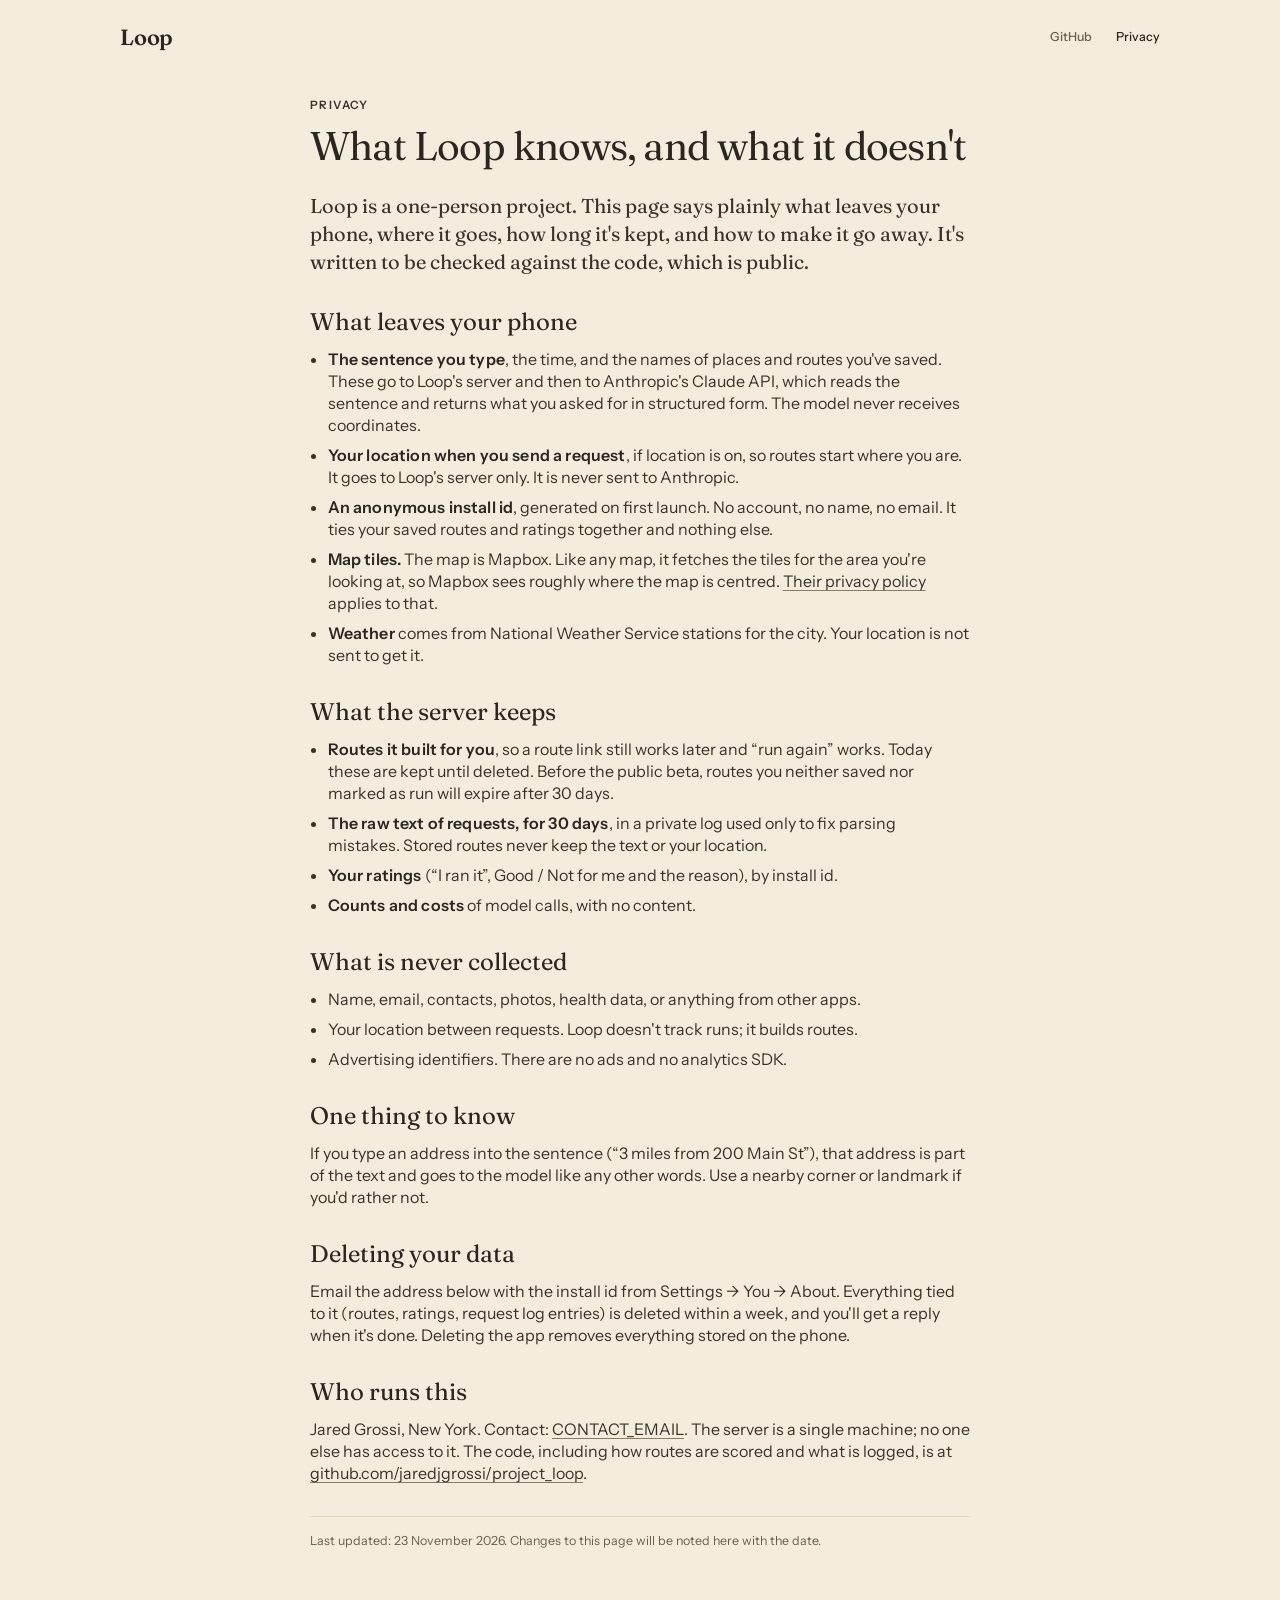
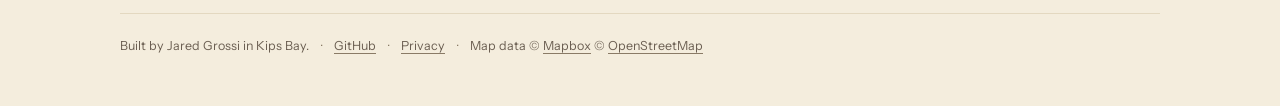
==== privacy/index.html @ b193add3 "Waitlist and privacy pages, copy v1 Two static pages for GitHub Pages: the waitlist at / with the bu" ====
<!doctype html>
<html lang="en">
<head>
  <meta charset="utf-8">
  <meta name="viewport" content="width=device-width, initial-scale=1">
  <title>Loop — What Loop knows, and what it doesn't</title>
  <meta name="description" content="What leaves your phone when you use Loop, where it goes, how long it's kept, and how to make it go away.">
  <meta name="theme-color" content="#F4EDDD" media="(prefers-color-scheme: light)">
  <meta name="theme-color" content="#1C1915" media="(prefers-color-scheme: dark)">
  <link rel="preload" href="../assets/fonts/Fraunces.woff2" as="font" type="font/woff2" crossorigin>
  <link rel="preload" href="../assets/fonts/InstrumentSans.woff2" as="font" type="font/woff2" crossorigin>
  <link rel="stylesheet" href="../assets/site.css">
</head>
<body>
  <header class="wrap top">
    <a class="wordmark" href="../">Loop</a>
    <nav aria-label="Site">
      <a href="https://github.com/jaredjgrossi/project_loop">GitHub</a>
      <a href="./" aria-current="page">Privacy</a>
    </nav>
  </header>

  <main class="wrap prose">
    <p class="eyebrow">Privacy</p>
    <h1>What Loop knows, and what it doesn't</h1>
    <p class="intro">Loop is a one-person project. This page says plainly what leaves your phone, where it goes, how long it's kept, and how to make it go away. It's written to be checked against the code, which is public.</p>

    <h2>What leaves your phone</h2>
    <ul>
      <li><strong>The sentence you type</strong>, the time, and the names of places and routes you've saved. These go to Loop's server and then to Anthropic's Claude API, which reads the sentence and returns what you asked for in structured form. The model never receives coordinates.</li>
      <li><strong>Your location when you send a request</strong>, if location is on, so routes start where you are. It goes to Loop's server only. It is never sent to Anthropic.</li>
      <li><strong>An anonymous install id</strong>, generated on first launch. No account, no name, no email. It ties your saved routes and ratings together and nothing else.</li>
      <li><strong>Map tiles.</strong> The map is Mapbox. Like any map, it fetches the tiles for the area you're looking at, so Mapbox sees roughly where the map is centred. <a href="https://www.mapbox.com/legal/privacy">Their privacy policy</a> applies to that.</li>
      <li><strong>Weather</strong> comes from National Weather Service stations for the city. Your location is not sent to get it.</li>
    </ul>

    <h2>What the server keeps</h2>
    <ul>
      <li><strong>Routes it built for you</strong>, so a route link still works later and “run again” works. Today these are kept until deleted. Before the public beta, routes you neither saved nor marked as run will expire after 30 days.</li>
      <li><strong>The raw text of requests, for 30 days</strong>, in a private log used only to fix parsing mistakes. Stored routes never keep the text or your location.</li>
      <li><strong>Your ratings</strong> (“I ran it”, Good / Not for me and the reason), by install id.</li>
      <li><strong>Counts and costs</strong> of model calls, with no content.</li>
    </ul>

    <h2>What is never collected</h2>
    <ul>
      <li>Name, email, contacts, photos, health data, or anything from other apps.</li>
      <li>Your location between requests. Loop doesn't track runs; it builds routes.</li>
      <li>Advertising identifiers. There are no ads and no analytics SDK.</li>
    </ul>

    <h2>One thing to know</h2>
    <p>If you type an address into the sentence (“3 miles from 200 Main St”), that address is part of the text and goes to the model like any other words. Use a nearby corner or landmark if you'd rather not.</p>

    <h2>Deleting your data</h2>
    <p>Email the address below with the install id from <span class="path">Settings → You → About</span>. Everything tied to it (routes, ratings, request log entries) is deleted within a week, and you'll get a reply when it's done. Deleting the app removes everything stored on the phone.</p>

    <h2>Who runs this</h2>
    <p>Jared Grossi, New York. Contact: <a href="mailto:CONTACT_EMAIL">CONTACT_EMAIL</a>. The server is a single machine; no one else has access to it. The code, including how routes are scored and what is logged, is at <a href="https://github.com/jaredjgrossi/project_loop">github.com/jaredjgrossi/project_loop</a>.</p>

    <p class="updated"><em>Last updated: <time datetime="2026-11-23">23 November 2026</time>. Changes to this page will be noted here with the date.</em></p>
  </main>

  <footer class="wrap">
    <div class="row">
      <span>Built by Jared Grossi in Kips Bay.</span>
      <span class="sep">·</span><a href="https://github.com/jaredjgrossi/project_loop">GitHub</a>
      <span class="sep">·</span><a href="./" aria-current="page">Privacy</a>
      <span class="sep">·</span><span>Map data © <a href="https://www.mapbox.com/about/maps/">Mapbox</a> © <a href="https://www.openstreetmap.org/copyright">OpenStreetMap</a></span>
    </div>
  </footer>
</body>
</html>
---- assets/site.css ----
/* Loop site. Tokens are the app's (ios/Loop/Design/Colors.swift and Typography.swift on main):
   Paper by default, Night when the system asks for dark. */

@font-face {
  font-family: "Fraunces";
  src: url("fonts/Fraunces.woff2") format("woff2");
  font-weight: 100 900;
  font-display: swap;
}
@font-face {
  font-family: "Instrument Sans";
  src: url("fonts/InstrumentSans.woff2") format("woff2");
  font-weight: 400 700;
  font-display: swap;
}

:root {
  color-scheme: light dark;
  --paper: #F4EDDD;          /* mapLand */
  --sheet: #FBF6EA;          /* surfaceSheet */
  --sunken: #EFE6D2;         /* surfaceSunken */
  --hairline: #E3D8C0;       /* lineHairline */
  --control: #8A7B66;        /* lineControl */
  --ink: #2B2620;
  --ink-soft: #3A322A;
  --ink-muted: #6B5F52;
  --action: #2C3A8F;
  --on-action: #FBF6EA;
  --accent: #D2492A;         /* accentStart */
  --focus: #2C3A8F;

  --s4: 4px; --s8: 8px; --s12: 12px; --s16: 16px; --s24: 24px; --s32: 32px; --s52: 52px;
  --r-thumb: 8px; --r-button: 14px; --r-sheet: 24px;

  --serif: "Fraunces", "Iowan Old Style", Georgia, serif;
  --sans: "Instrument Sans", system-ui, -apple-system, "Helvetica Neue", sans-serif;
  --ease: cubic-bezier(0.2, 0, 0, 1);
}
@media (prefers-color-scheme: dark) {
  :root {
    --paper: #1C1915;
    --sheet: #26221C;
    --sunken: #2F2A23;
    --hairline: #3A342B;
    --control: #8F8470;
    --ink: #F1E9DA;
    --ink-soft: #DDD3C0;
    --ink-muted: #B3A793;
    --action: #9AA8F0;
    --on-action: #14182E;
    --accent: #F0764F;
    --focus: #9AA8F0;
  }
}

* { box-sizing: border-box; }
html { -webkit-text-size-adjust: 100%; }
body {
  margin: 0;
  background: var(--paper);
  color: var(--ink);
  font-family: var(--sans);
  font-size: 16px;
  line-height: 22px;
  font-weight: 400;
}
a { color: inherit; text-decoration-color: var(--control); text-underline-offset: 3px; }
a:hover { text-decoration-color: var(--ink); }
:focus-visible { outline: 2px solid var(--focus); outline-offset: 3px; border-radius: 3px; }

.wrap { width: min(100% - 2 * var(--s16), 1040px); margin-inline: auto; }
@media (min-width: 720px) { .wrap { width: min(100% - 2 * var(--s32), 1040px); } }

/* Fraunces, as the app sets it: optical size follows the point size, SOFT and WONK off. */
.serif, h1, h2, .sub, .wordmark {
  font-family: var(--serif);
  font-optical-sizing: auto;
  font-variation-settings: "SOFT" 0, "WONK" 0;
}

/* Header */
.top { display: flex; align-items: center; justify-content: space-between; padding: var(--s24) 0; }
.wordmark { font-size: 22px; line-height: 26px; font-weight: 600; letter-spacing: -0.01em; text-decoration: none; }
.top nav { display: flex; gap: var(--s24); }
.top nav a { font-size: 12.5px; line-height: 16px; font-weight: 500; color: var(--ink-muted); text-decoration: none; }
.top nav a:hover, .top nav a[aria-current] { color: var(--ink); }

.eyebrow {
  font-size: 11.5px; line-height: 14px; font-weight: 600;
  letter-spacing: 0.12em; text-transform: uppercase;
  color: var(--ink-muted);
  margin: 0 0 var(--s16);
}
.eyebrow .dot { margin: 0 0.5em; color: var(--control); }

/* Hero */
.hero { display: grid; gap: var(--s32); padding: var(--s24) 0 var(--s52); align-items: center; }
@media (min-width: 840px) {
  .hero { grid-template-columns: minmax(0, 1.15fr) minmax(0, 0.85fr); gap: var(--s52); padding-top: var(--s52); }
}
h1 {
  font-size: 40px; line-height: 42px; font-weight: 380; letter-spacing: -0.02em;
  margin: 0 0 var(--s24); text-wrap: balance;
}
@media (min-width: 600px) { h1 { font-size: 56px; line-height: 56px; } }
.sub { font-size: 20px; line-height: 28px; font-weight: 400; color: var(--ink-soft); margin: 0; max-width: 34em; }
.sub q { quotes: "\201C" "\201D"; }

.phone {
  justify-self: center;
  width: min(100%, 340px);
  aspect-ratio: 600 / 1304;
  border-radius: var(--r-sheet);
  overflow: hidden;
  background: var(--sunken);
  border: 1px solid var(--hairline);
  box-shadow: 0 24px 60px -30px rgba(43, 38, 32, 0.45);
}
.phone video { display: block; width: 100%; height: 100%; object-fit: cover; }

/* Three lines */
.lines { list-style: none; margin: 0; padding: var(--s32) 0; border-top: 1px solid var(--hairline); display: grid; gap: var(--s24); }
@media (min-width: 840px) { .lines { grid-template-columns: repeat(3, 1fr); gap: var(--s32); } }
.lines li { margin: 0; max-width: 36em; }
.lines strong { display: block; font-weight: 600; letter-spacing: 0.01em; margin-bottom: var(--s4); }
.lines p { margin: 0; color: var(--ink-soft); }

/* Form */
.join { padding: var(--s52) 0; }
.card {
  background: var(--sheet);
  border: 1px solid var(--hairline);
  border-radius: var(--r-sheet);
  padding: var(--s24);
  max-width: 640px;
}
@media (min-width: 600px) { .card { padding: var(--s32); } }
h2 { font-size: 27px; line-height: 31px; font-weight: 400; margin: 0 0 var(--s12); }
.card > p { margin: 0 0 var(--s24); color: var(--ink-soft); }
.card iframe { display: block; width: 100%; border: 0; min-height: 560px; }
.card .fallback { margin: var(--s16) 0 0; font-size: 12.5px; line-height: 16px; color: var(--ink-muted); }

/* Privacy */
.prose { max-width: 660px; padding: var(--s24) 0 var(--s52); }
.prose h1 { font-size: 40px; line-height: 44px; }
.prose .intro { font-family: var(--serif); font-optical-sizing: auto; font-variation-settings: "SOFT" 0, "WONK" 0; font-size: 20px; line-height: 28px; color: var(--ink-soft); margin: 0 0 var(--s32); }
.prose h2 { font-size: 24px; line-height: 28px; margin: var(--s32) 0 var(--s12); }
.prose p, .prose li { color: var(--ink-soft); }
.prose p { margin: 0 0 var(--s12); }
.prose ul { margin: 0 0 var(--s16); padding-left: 1.1em; }
.prose li { margin: 0 0 var(--s8); }
.prose li strong { color: var(--ink); font-weight: 600; letter-spacing: 0.01em; }
.prose .updated { margin-top: var(--s32); padding-top: var(--s16); border-top: 1px solid var(--hairline); font-size: 12.5px; line-height: 16px; color: var(--ink-muted); }
.prose .updated em { font-style: normal; }
.prose .path { white-space: nowrap; }

/* Footer */
footer { border-top: 1px solid var(--hairline); padding: var(--s24) 0 var(--s52); font-size: 12.5px; line-height: 16px; color: var(--ink-muted); }
footer .row { display: flex; flex-wrap: wrap; gap: var(--s8) var(--s12); align-items: baseline; }
footer a { color: var(--ink-muted); }
footer .sep { color: var(--control); }

@media (prefers-reduced-motion: no-preference) {
  .arrive { animation: arrive 200ms var(--ease) both; }
  @keyframes arrive { from { opacity: 0; transform: translateY(6px); } to { opacity: 1; transform: none; } }
}
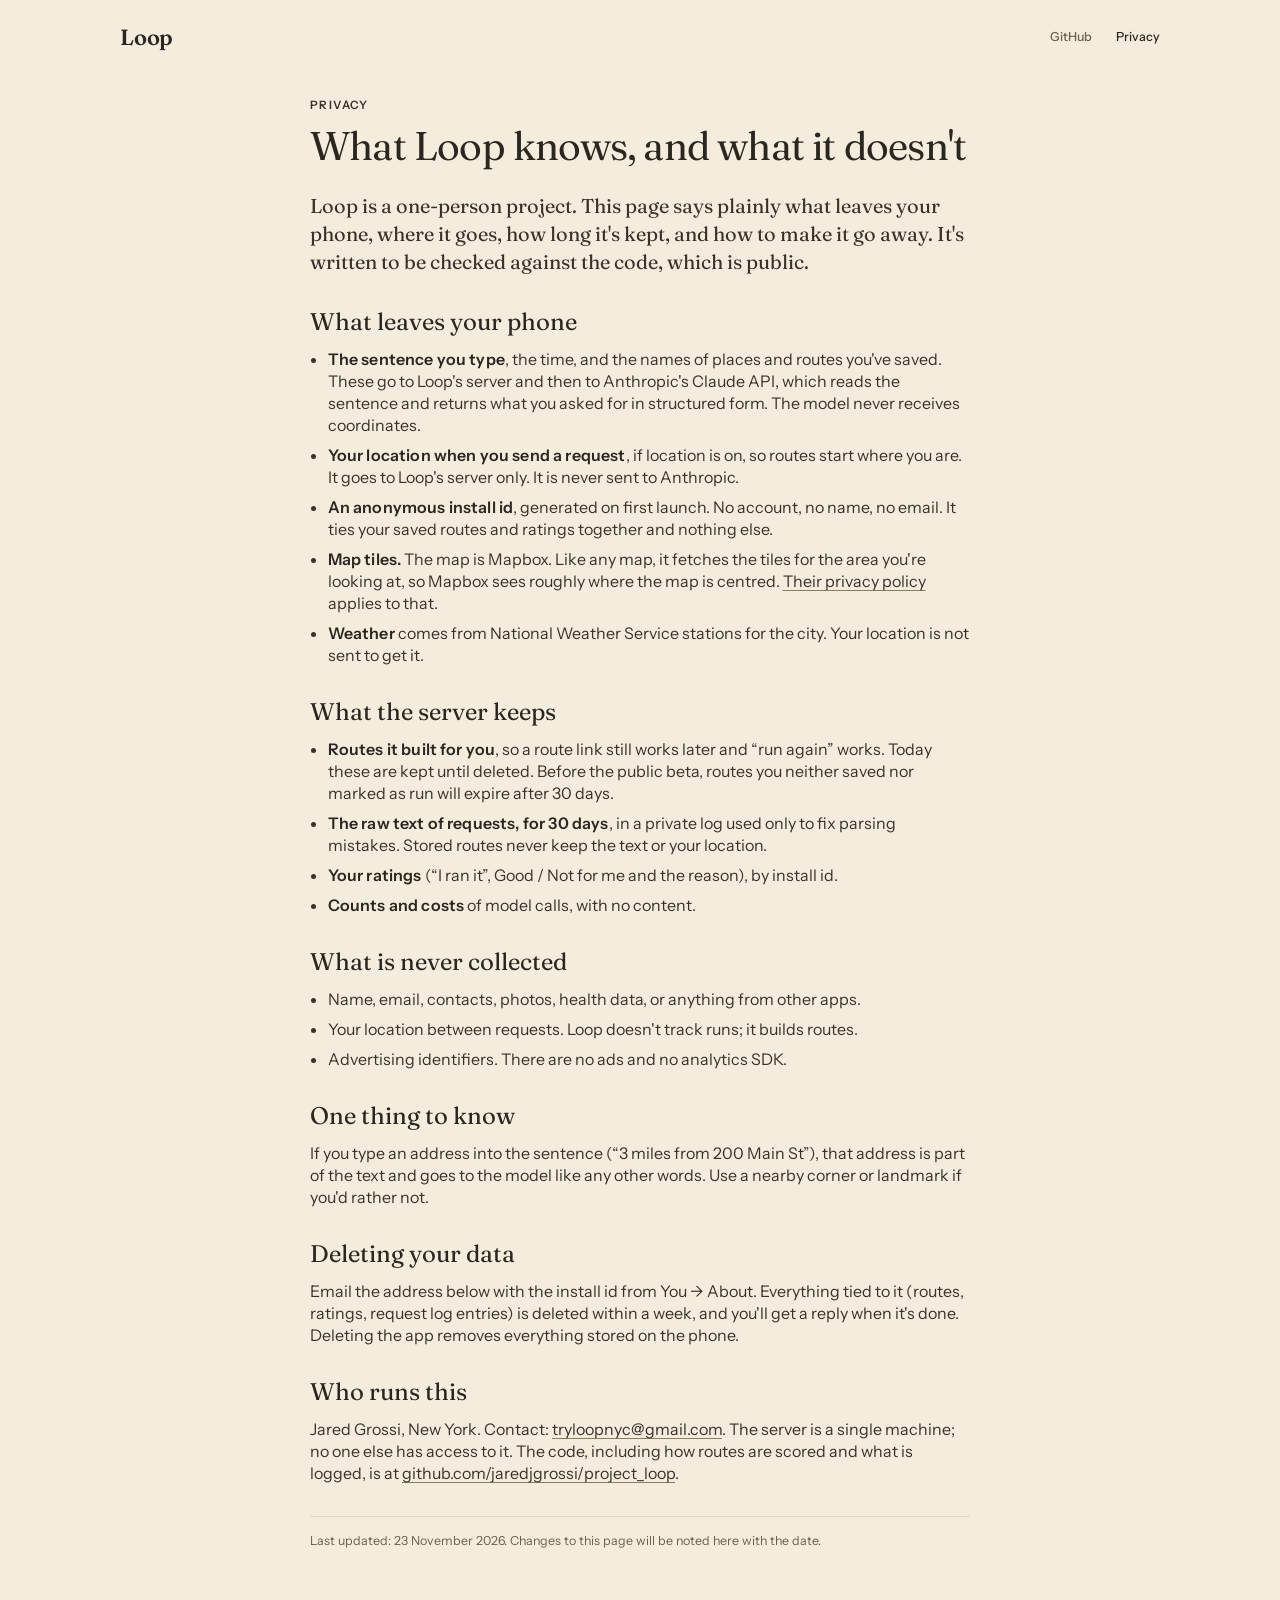
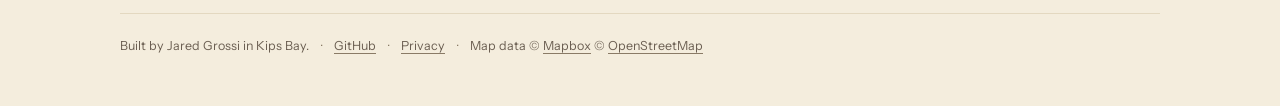
==== commit f8cd23d0: "Form id, contact address and the real path to the install id The delete step points at You → About: " ====
--- a/privacy/index.html
+++ b/privacy/index.html
@@ -53,10 +53,10 @@
     <p>If you type an address into the sentence (“3 miles from 200 Main St”), that address is part of the text and goes to the model like any other words. Use a nearby corner or landmark if you'd rather not.</p>
 
     <h2>Deleting your data</h2>
-    <p>Email the address below with the install id from <span class="path">Settings → You → About</span>. Everything tied to it (routes, ratings, request log entries) is deleted within a week, and you'll get a reply when it's done. Deleting the app removes everything stored on the phone.</p>
+    <p>Email the address below with the install id from <span class="path">You → About</span>. Everything tied to it (routes, ratings, request log entries) is deleted within a week, and you'll get a reply when it's done. Deleting the app removes everything stored on the phone.</p>
 
     <h2>Who runs this</h2>
-    <p>Jared Grossi, New York. Contact: <a href="mailto:CONTACT_EMAIL">CONTACT_EMAIL</a>. The server is a single machine; no one else has access to it. The code, including how routes are scored and what is logged, is at <a href="https://github.com/jaredjgrossi/project_loop">github.com/jaredjgrossi/project_loop</a>.</p>
+    <p>Jared Grossi, New York. Contact: <a href="mailto:tryloopnyc@gmail.com">tryloopnyc@gmail.com</a>. The server is a single machine; no one else has access to it. The code, including how routes are scored and what is logged, is at <a href="https://github.com/jaredjgrossi/project_loop">github.com/jaredjgrossi/project_loop</a>.</p>
 
     <p class="updated"><em>Last updated: <time datetime="2026-11-23">23 November 2026</time>. Changes to this page will be noted here with the date.</em></p>
   </main>
